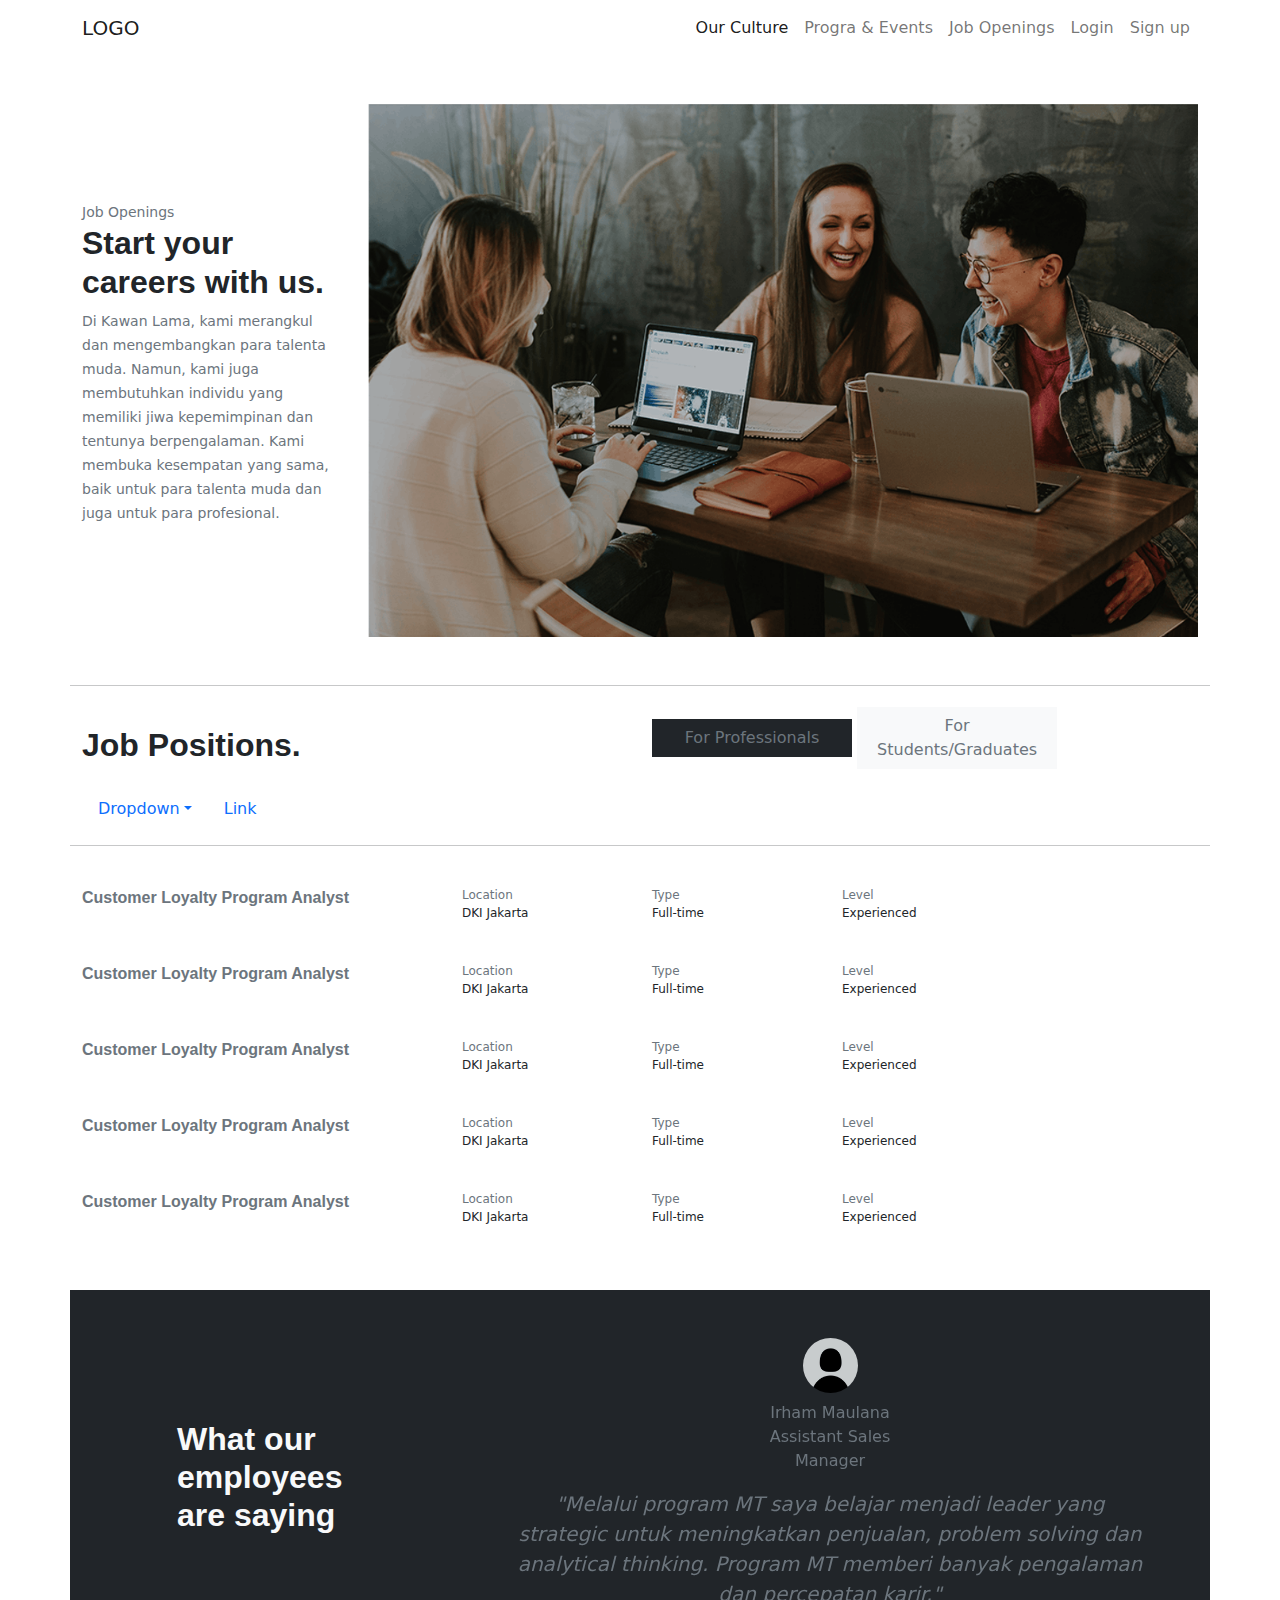
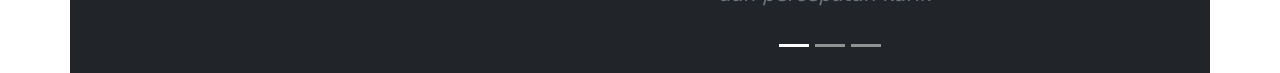
==== job_openings.html @ 12f37126 "3 page" ====
<!doctype html>
<html lang="en">

<head>
    <!-- Required meta tags -->
    <meta charset="utf-8">
    <meta name="viewport" content="width=device-width, initial-scale=1">

    <!-- Bootstrap CSS -->
    <link rel="stylesheet" href="css/bootstrap.css">
    <link rel="stylesheet" href="custome.css">
    <!-- font awesome -->
    <link rel="stylesheet" href="https://cdnjs.cloudflare.com/ajax/libs/font-awesome/6.0.0-beta2/css/all.min.css"
        integrity="sha512-YWzhKL2whUzgiheMoBFwW8CKV4qpHQAEuvilg9FAn5VJUDwKZZxkJNuGM4XkWuk94WCrrwslk8yWNGmY1EduTA=="
        crossorigin="anonymous" referrerpolicy="no-referrer" />

    <title>Hello, world!</title>
</head>

<body>
    <!-- navbar -->
    <nav class="navbar navbar-expand-lg navbar-light bg-transparent rounded" aria-label="Twelfth navbar example">
        <div class="container">
            <a class="navbar-brand" href="#">LOGO</a>
            <button class="navbar-toggler" type="button" data-bs-toggle="collapse" data-bs-target="#navbarsExample10"
                aria-controls="navbarsExample10" aria-expanded="false" aria-label="Toggle navigation">
                <span class="navbar-toggler-icon"></span>
            </button>
            <!-- navbar item -->
            <div class="collapse navbar-collapse justify-content-md-end" id="navbarsExample10">
                <ul class="navbar-nav">
                    <!-- loop data link page -->
                    <li class="nav-item">
                        <a class="nav-link active" aria-current="page" href="#">Our Culture</a>
                    </li>
                    <li class="nav-item">
                        <a class="nav-link" href="#">Progra & Events</a>
                    </li>
                    <li class="nav-item">
                        <a class="nav-link" href="#">Job Openings</a>
                    </li>
                    <li class="nav-item">
                        <a class="nav-link" href="#">Login</a>
                    </li>
                    <li class="nav-item">
                        <a class="nav-link" href="#">Sign up</a>
                    </li>
                    <!-- end loop data link page -->
                </ul>
            </div>
        </div>
    </nav>

    <!-- content -->
    <div class="container">
        <!-- header -->
        <div class="row mt-5">
            <div class="col-md-3 my-auto">
                <p class="mb-0"><small class="text-muted">Job Openings</small></p>
                <h2 class="font-heading">Start your careers with us.</h2>
                <p><small class="text-muted">Di Kawan Lama, kami merangkul dan mengembangkan para talenta muda. Namun, kami juga membutuhkan individu yang memiliki
                jiwa kepemimpinan dan tentunya berpengalaman. Kami membuka kesempatan yang sama, baik untuk para talenta muda dan juga
                untuk para profesional.</small></p>
            </div>
            <div class="col-md-9">
                <img src="img/header/header-1.png" class="img-fluid" alt="...">
            </div>
        </div>
        <!-- end header -->
        <!-- content 1 -->
        <div class="row mt-5">
            <hr class="col-12">
            <div class="col-md-6">
                <h2 class="font-heading pt-4">Job Positions.</h2>
            </div>
            <div class="col-md-6 my-auto">
                <button style="width: 200px;" class="btn btn-dark btn-block rounded-0 text-muted" type="button">For Professionals</button>
                <button style="width: 200px;" class="btn btn-light btn-block rounded-0 text-muted" type="button">For Students/Graduates</button>
            </div>
        </div>
        <!-- end content 1 -->
        <!-- content 2 -->
        <div class="row mt-3">
            <div class="col-md-12">
                <ul class="nav nav-pills border-dark">
                    <li class="nav-item dropdown">
                        <a class="nav-link dropdown-toggle" data-bs-toggle="dropdown" href="#" role="button"
                            aria-expanded="false">Dropdown</a>
                        <ul class="dropdown-menu w-100" style="width: 800px;">
                            <li><a class="dropdown-item" href="#">Action</a></li>
                            <li><a class="dropdown-item" href="#">Another action</a></li>
                            <li><a class="dropdown-item" href="#">Something else here</a></li>
                            <li>
                                <hr class="dropdown-divider">
                            </li>
                            <li><a class="dropdown-item" href="#">Separated link</a></li>
                        </ul>
                    </li>
                    <li class="nav-item">
                        <a class="nav-link" href="#">Link</a>
                    </li>
                </ul>
            </div>
        </div>
        <!-- end content 2 -->
        <!-- content 3 -->
        <div class="row mt-3">
            <hr class="col-12">
            <div class="col-md-12">
                <div class="row">
                    <div class="col-4 pt-4">
                        <p class="font-heading text-muted">
                            Customer Loyalty Program Analyst
                        </p>
                    </div>
                    <div class="col-2 pt-4">
                        <p class="font-12 text-muted mb-0">Location</p>
                        <p class="font-12">DKI Jakarta</p>
                    </div>
                    <div class="col-2 pt-4">
                        <p class="font-12 text-muted mb-0">Type</p>
                        <p class="font-12">Full-time</p>
                    </div>
                    <div class="col-2 pt-4">
                        <p class="font-12 text-muted mb-0">Level</p>
                        <p class="font-12">Experienced</p>
                    </div>
                    <div class="col-2 pt-4">
                        <p class="text-center">
                            <!-- Button trigger modal -->
                            <a href="#" class="btn btn-transparent" data-bs-toggle="modal" data-bs-target="#exampleModal"><i
                                    class="fas fa-plus fa-2x text-muted"></i></a>
                        </p>
                    </div>
                </div>
                <div class="row">
                    <div class="col-4 pt-4">
                        <p class="font-heading text-muted">
                            Customer Loyalty Program Analyst
                        </p>
                    </div>
                    <div class="col-2 pt-4">
                        <p class="font-12 text-muted mb-0">Location</p>
                        <p class="font-12">DKI Jakarta</p>
                    </div>
                    <div class="col-2 pt-4">
                        <p class="font-12 text-muted mb-0">Type</p>
                        <p class="font-12">Full-time</p>
                    </div>
                    <div class="col-2 pt-4">
                        <p class="font-12 text-muted mb-0">Level</p>
                        <p class="font-12">Experienced</p>
                    </div>
                    <div class="col-2 pt-4">
                        <p class="text-center">
                            <!-- Button trigger modal -->
                            <a href="#" class="btn btn-transparent" data-bs-toggle="modal" data-bs-target="#exampleModal"><i
                                    class="fas fa-plus fa-2x text-muted"></i></a>
                        </p>
                    </div>
                </div>
                <div class="row">
                    <div class="col-4 pt-4">
                        <p class="font-heading text-muted">
                            Customer Loyalty Program Analyst
                        </p>
                    </div>
                    <div class="col-2 pt-4">
                        <p class="font-12 text-muted mb-0">Location</p>
                        <p class="font-12">DKI Jakarta</p>
                    </div>
                    <div class="col-2 pt-4">
                        <p class="font-12 text-muted mb-0">Type</p>
                        <p class="font-12">Full-time</p>
                    </div>
                    <div class="col-2 pt-4">
                        <p class="font-12 text-muted mb-0">Level</p>
                        <p class="font-12">Experienced</p>
                    </div>
                    <div class="col-2 pt-4">
                        <p class="text-center">
                            <!-- Button trigger modal -->
                            <a href="#" class="btn btn-transparent" data-bs-toggle="modal" data-bs-target="#exampleModal"><i
                                    class="fas fa-plus fa-2x text-muted"></i></a>
                        </p>
                    </div>
                </div>
                <div class="row">
                    <div class="col-4 pt-4">
                        <p class="font-heading text-muted">
                            Customer Loyalty Program Analyst
                        </p>
                    </div>
                    <div class="col-2 pt-4">
                        <p class="font-12 text-muted mb-0">Location</p>
                        <p class="font-12">DKI Jakarta</p>
                    </div>
                    <div class="col-2 pt-4">
                        <p class="font-12 text-muted mb-0">Type</p>
                        <p class="font-12">Full-time</p>
                    </div>
                    <div class="col-2 pt-4">
                        <p class="font-12 text-muted mb-0">Level</p>
                        <p class="font-12">Experienced</p>
                    </div>
                    <div class="col-2 pt-4">
                        <p class="text-center">
                            <!-- Button trigger modal -->
                            <a href="#" class="btn btn-transparent" data-bs-toggle="modal" data-bs-target="#exampleModal"><i
                                    class="fas fa-plus fa-2x text-muted"></i></a>
                        </p>
                    </div>
                </div>
                <div class="row">
                    <div class="col-4 pt-4">
                        <p class="font-heading text-muted">
                            Customer Loyalty Program Analyst
                        </p>
                    </div>
                    <div class="col-2 pt-4">
                        <p class="font-12 text-muted mb-0">Location</p>
                        <p class="font-12">DKI Jakarta</p>
                    </div>
                    <div class="col-2 pt-4">
                        <p class="font-12 text-muted mb-0">Type</p>
                        <p class="font-12">Full-time</p>
                    </div>
                    <div class="col-2 pt-4">
                        <p class="font-12 text-muted mb-0">Level</p>
                        <p class="font-12">Experienced</p>
                    </div>
                    <div class="col-2 pt-4">
                        <p class="text-center">
                            <!-- Button trigger modal -->
                            <a href="#" class="btn btn-transparent" data-bs-toggle="modal" data-bs-target="#exampleModal"><i
                                    class="fas fa-plus fa-2x text-muted"></i></a>
                        </p>
                    </div>
                </div>
            </div>
        </div>
        <!-- endd content 3 -->
        <!-- footer -->
        <div class="row mt-5 bg-dark">
            <div class="col-md-2 my-auto mx-auto">
                <h2 class="font-heading text-light">What our employees are saying</h2>
            </div>
            <div class="col-md-8 text-muted">
                <div id="carouselExampleIndicators" class="carousel slide p-5" data-bs-ride="carousel">
                    <div class="carousel-indicators">
                        <button type="button" data-bs-target="#carouselExampleIndicators" data-bs-slide-to="0"
                            class="active" aria-current="true" aria-label="Slide 1"></button>
                        <button type="button" data-bs-target="#carouselExampleIndicators" data-bs-slide-to="1"
                            aria-label="Slide 2"></button>
                        <button type="button" data-bs-target="#carouselExampleIndicators" data-bs-slide-to="2"
                            aria-label="Slide 3"></button>
                    </div>
                    <div class="carousel-inner">
                        <div class="carousel-item active">
                            <div class="text-center">
                                <img src="img/profile/default.jpg" width="55px" height="55px" alt="100x100"
                                    class="rounded-circle" alt="...">
                                <p class="mb-0 mt-2">Irham Maulana</p>
                                <p class="mb-0">Assistant Sales</p>
                                <p class="fs-6">Manager</p>
                                <blockquote class="blockquote">
                                    <p class="fst-italic">"Melalui program MT saya belajar menjadi leader yang strategic
                                        untuk meningkatkan penjualan, problem solving dan analytical thinking. Program
                                        MT memberi banyak pengalaman dan percepatan karir."</p>
                                </blockquote>
                            </div>
                        </div>
                        <div class="carousel-item">
                            <div class="text-center">
                                <img src="img/profile/default.jpg" width="55px" height="55px" alt="100x100"
                                    class="rounded-circle" alt="...">
                                <p class="mb-0 mt-2">Irham Maulana</p>
                                <p class="mb-0">Assistant Sales</p>
                                <p class="fs-6">Manager</p>
                                <blockquote class="blockquote">
                                    <p class="fst-italic">"Melalui program MT saya belajar menjadi leader yang strategic
                                        untuk meningkatkan
                                        penjualan, problem solving dan analytical thinking. Program MT memberi banyak
                                        pengalaman dan percepatan
                                        karir."</p>
                                </blockquote>
                            </div>
                        </div>
                        <div class="carousel-item">
                            <div class="text-center">
                                <img src="img/profile/default.jpg" width="55px" height="55px" alt="100x100"
                                    class="rounded-circle" alt="...">
                                <p class="mb-0 mt-2">Irham Maulana</p>
                                <p class="mb-0">Assistant Sales</p>
                                <p class="fs-6">Manager</p>
                                <blockquote class="blockquote">
                                    <p class="fst-italic">"Melalui program MT saya belajar menjadi leader yang strategic
                                        untuk meningkatkan
                                        penjualan, problem solving dan analytical thinking. Program MT memberi banyak
                                        pengalaman dan percepatan
                                        karir."</p>
                                </blockquote>
                            </div>
                        </div>
                    </div>
                </div>
            </div>
        </div>
        
    </div>

    
    
    <!-- Modal -->
    <div class="modal fade" id="exampleModal" tabindex="-1" aria-labelledby="exampleModalLabel" aria-hidden="true">
        <div class="modal-dialog modal-xl">
            <div class="modal-content">
                <!-- <div class="modal-header">
                    <h5 class="modal-title" id="exampleModalLabel">Modal title</h5>
                    <button type="button" class="btn-close" data-bs-dismiss="modal" aria-label="Close"></button>
                </div>
                <div class="modal-body">
                    ...
                </div> -->
                <div class="container">
                    <div class="row p-5">
                        <div class="col-4 border-end">
                            <div class="row">
                                <div class="col-12">
                                    <h3 class="font-heading text-muted">
                                        Customer Loyalty Program Analyst
                                    <h3/>
                                </div>
                            </div>
                            <div class="row mt-5">
                                <div class="col-12 border-top">
                                    <p class="font-12 text-muted mb-0 mt-3">Location</p>
                                    <p class="font-12">DKI Jakarta</p>
                                </div>
                            </div>
                            <div class="row">
                                <div class="col-12 border-top">
                                    <p class="font-12 text-muted mb-0 mt-3">Type</p>
                                    <p class="font-12">Full-time</p>
                                </div>
                            </div>
                            <div class="row">
                                <div class="col-12 border-top">
                                    <p class="font-12 text-muted mb-0 mt-3">Level</p>
                                    <p class="font-12">Experienced</p>
                                </div>
                            </div>
                        </div>
                        <div class="col-8 p-5">
                            <div class="row">
                                <div class="col-12">
                                    <p>Description</p>
                                    <p>Lorem ipsum dolor sit amet, consectetuer adipiscing elit. Aenean commodo ligula eget dolor. Aenean siste massa. Cum
                                    sociis natoque penatibus et magnis dis parturient montes, nascetur ridiculus mus.</p>
                                    <p>What You Will Do</p>
                                    <ul class="list-unstyled">
                                        
                                        <li>
                                            <ul>
                                                <li>Lorem ipsum dolor sit amet, consectetuer adipiscing elit.</li>
                                                <li>Aenean commodo ligula eget dolor.</li>
                                                <li>Aenean siste massa.</li>
                                                <li>Cum sociis natoque penatibus et magnis dis parturient montes, nascetur ridiculus mus.</li>
                                            </ul>
                                        </li>
                                    </ul>
                                </div>
                            </div>
                        </div>
                    </div>
                </div>
                <div class="modal-footer border-0 float-center">
                    <!-- <button type="button" class="btn btn-secondary" data-bs-dismiss="modal">Close</button> -->
                    <div class="text-center">
                        <button type="button" class="btn btn-dark btn-block rounded-0">I'd like to apply for this position</button>
                    </div>
                </div>
            </div>
        </div>
    </div>

    <!-- end content -->

    <!-- Bootstrap Bundle with Popper -->
    <script src="https://cdn.jsdelivr.net/npm/bootstrap@5.0.2/dist/js/bootstrap.bundle.min.js"
        integrity="sha384-MrcW6ZMFYlzcLA8Nl+NtUVF0sA7MsXsP1UyJoMp4YLEuNSfAP+JcXn/tWtIaxVXM"
        crossorigin="anonymous"></script>
</body>

</html>
---- custome.css ----
.font-heading {
  font-family: "Helvetica Neue", Helvetica, Arial, sans-serif;
  font-stretch: condensed;
  font-weight: 900;
}

.bg-register {
  background-color: #fff3cd;
}
.bg-event-light {
  background-color: rgba(243, 243, 243, 1);
}
.bg-event-dark {
  background-color: rgba(215, 215, 215, 1);
}

.h-386 {
  height: 386px;
}

.font-12 {
  font-size: 12px;
}
.font-14 {
  font-size: 14px;
}
.font-18 {
  font-size: 18px;
}
.font-24 {
  font-size: 24px;
}
.font-32 {
  font-size: 32px;
}
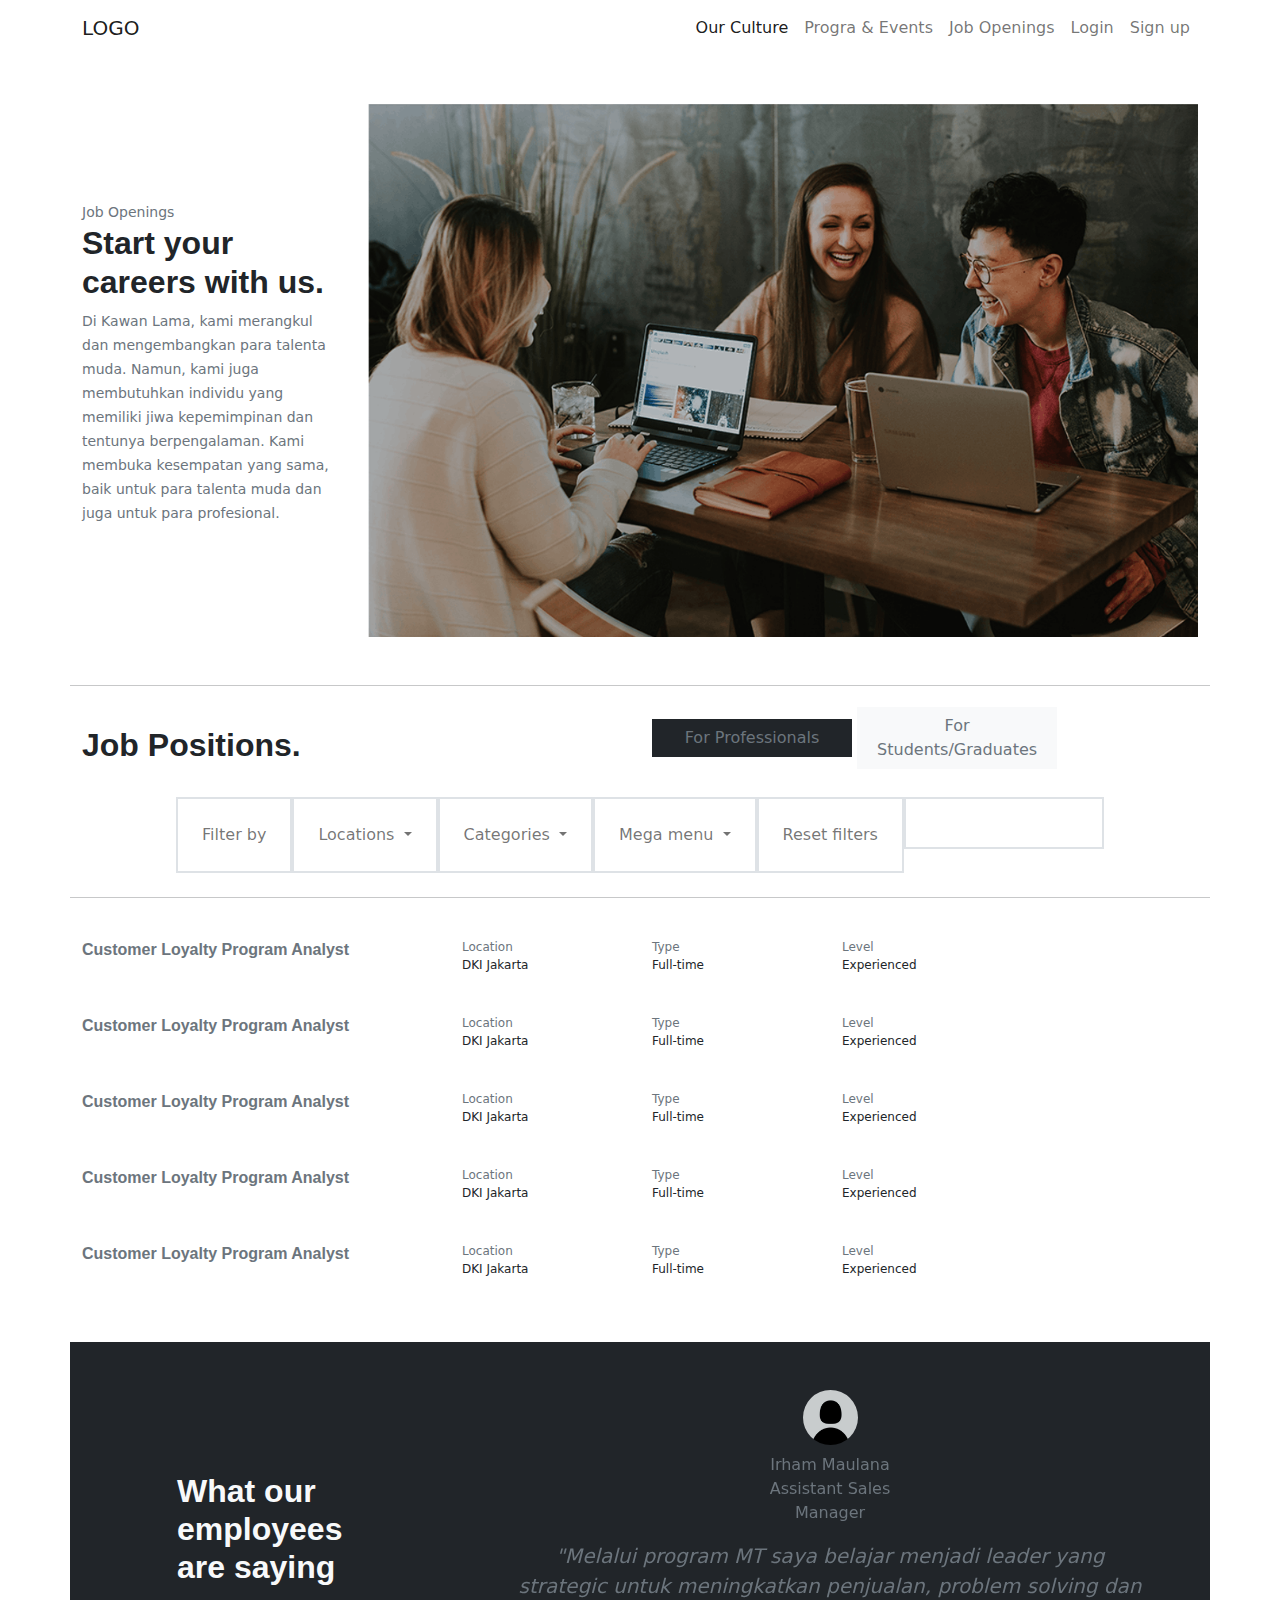
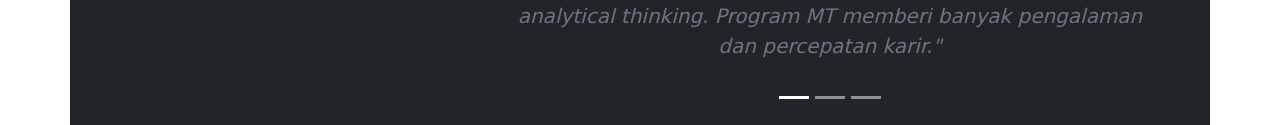
==== commit c22509e4: "done 3" ====
--- a/job_openings.html
+++ b/job_openings.html
@@ -80,27 +80,356 @@
         </div>
         <!-- end content 1 -->
         <!-- content 2 -->
-        <div class="row mt-3">
-            <div class="col-md-12">
-                <ul class="nav nav-pills border-dark">
-                    <li class="nav-item dropdown">
-                        <a class="nav-link dropdown-toggle" data-bs-toggle="dropdown" href="#" role="button"
-                            aria-expanded="false">Dropdown</a>
-                        <ul class="dropdown-menu w-100" style="width: 800px;">
-                            <li><a class="dropdown-item" href="#">Action</a></li>
-                            <li><a class="dropdown-item" href="#">Another action</a></li>
-                            <li><a class="dropdown-item" href="#">Something else here</a></li>
-                            <li>
-                                <hr class="dropdown-divider">
+        <div class="row mt-3 my-auto mx-auto">           
+            <nav class="navbar navbar-expand-lg navbar-light">
+                <!-- Container wrapper -->
+                
+                    <!-- Toggle button -->
+                    <button class="navbar-toggler px-0" type="button" data-mdb-toggle="collapse" data-mdb-target="#navbarExample1"
+                        aria-controls="navbarExample1" aria-expanded="false" aria-label="Toggle navigation">
+                        <i class="fas fa-bars"></i>
+                    </button>
+                    
+                    <!-- Collapsible wrapper -->
+                    <div class="collapse navbar-collapse" id="navbarExample1">
+                        <!-- Left links -->
+                        <ul class="navbar-nav my-auto mx-auto me-auto ps-lg-0" style="padding-left: 0.15rem">
+                            <!-- Navbar dropdown -->
+                            <li class="nav-item position-static">
+                                <button class="btn btn-light nav-link rounded-0 p-4 border border-2 bg-transparent" type="button">
+                                    Filter by
+                                </button>
+                                <!-- Dropdown menu -->
                             </li>
-                            <li><a class="dropdown-item" href="#">Separated link</a></li>
+                            <li class="nav-item dropdown position-static">
+                                <button class="btn btn-light nav-link dropdown-toggle rounded-0 p-4 bg-transparent border border-2" type="button" id="navbarDropdown" data-bs-toggle="dropdown"
+                                    aria-expanded="false">
+                                    Locations
+                                </button>
+                                <!-- Dropdown menu -->
+                                <div class="dropdown-menu w-100 mt-0 p-5" aria-labelledby="navbarDropdown" style="
+                                                            border-top-left-radius: 0;
+                                                            border-top-right-radius: 0;
+                                                          ">
+                                    <div class="container">
+                                        <div class="row">
+                                            Order -> Alphabetical Popular
+                                        </div>
+                                        <div class="row align-items-start mt-4">
+                                            <div class="col-1 p-2">
+                                                <a class="btn btn-secondary btn-sm rounded-0">
+                                                    Marketing (80)
+                                                </a>
+                                            </div>
+                                            <div class="col-1 p-2">
+                                                <a class="btn btn-secondary btn-sm rounded-0">
+                                                    Marketing (80)
+                                                </a>
+                                            </div>
+                                            <div class="col-1 p-2">
+                                                <a class="btn btn-secondary btn-sm rounded-0">
+                                                    Marketing (80)
+                                                </a>
+                                            </div>
+                                            <div class="col-1 p-2">
+                                                <a class="btn btn-secondary btn-sm rounded-0">
+                                                    Marketing (80)
+                                                </a>
+                                            </div>
+                                            <div class="col-1 p-2">
+                                                <a class="btn btn-secondary btn-sm rounded-0">
+                                                    Marketing (80)
+                                                </a>
+                                            </div>
+                                            <div class="col-1 p-2">
+                                                <a class="btn btn-secondary btn-sm rounded-0">
+                                                    Marketing (80)
+                                                </a>
+                                            </div>
+                                            <div class="col-1 p-2">
+                                                <a class="btn btn-secondary btn-sm rounded-0">
+                                                    Marketing (80)
+                                                </a>
+                                            </div>
+                                            <div class="col-1 p-2">
+                                                <a class="btn btn-secondary btn-sm rounded-0">
+                                                    Marketing (80)
+                                                </a>
+                                            </div>
+                                            <div class="col-1 p-2">
+                                                <a class="btn btn-secondary btn-sm rounded-0">
+                                                    Marketing (80)
+                                                </a>
+                                            </div>
+                                            <div class="col-1 p-2">
+                                                <a class="btn btn-secondary btn-sm rounded-0">
+                                                    Marketing (80)
+                                                </a>
+                                            </div>
+                                            <div class="col-1 p-2">
+                                                <a class="btn btn-secondary btn-sm rounded-0">
+                                                    Marketing (80)
+                                                </a>
+                                            </div>
+                                            <div class="col-1 p-2">
+                                                <a class="btn btn-secondary btn-sm rounded-0">
+                                                    Marketing (80)
+                                                </a>
+                                            </div>
+                                            <div class="col-1 p-2">
+                                                <a class="btn btn-secondary btn-sm rounded-0">
+                                                    Marketing (80)
+                                                </a>
+                                            </div>
+                                            <div class="col-1 p-2">
+                                                <a class="btn btn-secondary btn-sm rounded-0">
+                                                    Marketing (80)
+                                                </a>
+                                            </div>
+                                            <div class="col-1 p-2">
+                                                <a class="btn btn-secondary btn-sm rounded-0">
+                                                    Marketing (80)
+                                                </a>
+                                            </div>
+                                        </div>
+                                    </div>
+                                </div>
+                            </li>
+                            <li class="nav-item dropdown position-static">
+                                <button class="btn btn-light nav-link dropdown-toggle rounded-0 p-4 bg-transparent border border-2" type="button" id="navbarDropdown1" data-bs-toggle="dropdown"
+                                    aria-expanded="false">
+                                    Categories
+                                </button>
+                                <!-- Dropdown menu -->
+                                <div class="dropdown-menu w-100 mt-0 p-5" aria-labelledby="navbarDropdown1" style="
+                                                            border-top-left-radius: 0;
+                                                            border-top-right-radius: 0;
+                                                          ">
+                                    <div class="container">
+                                        <div class="row">
+                                            Order -> Alphabetical Popular
+                                        </div>
+                                        <div class="row align-items-start mt-4">
+                                            <div class="col-1 p-2">
+                                                <a class="btn btn-secondary btn-sm rounded-0">
+                                                    Marketing (80)
+                                                </a>
+                                            </div>
+                                            <div class="col-1 p-2">
+                                                <a class="btn btn-secondary btn-sm rounded-0">
+                                                    Marketing (80)
+                                                </a>
+                                            </div>
+                                            <div class="col-1 p-2">
+                                                <a class="btn btn-secondary btn-sm rounded-0">
+                                                    Marketing (80)
+                                                </a>
+                                            </div>
+                                            <div class="col-1 p-2">
+                                                <a class="btn btn-secondary btn-sm rounded-0">
+                                                    Marketing (80)
+                                                </a>
+                                            </div>
+                                            <div class="col-1 p-2">
+                                                <a class="btn btn-secondary btn-sm rounded-0">
+                                                    Marketing (80)
+                                                </a>
+                                            </div>
+                                            <div class="col-1 p-2">
+                                                <a class="btn btn-secondary btn-sm rounded-0">
+                                                    Marketing (80)
+                                                </a>
+                                            </div>
+                                            <div class="col-1 p-2">
+                                                <a class="btn btn-secondary btn-sm rounded-0">
+                                                    Marketing (80)
+                                                </a>
+                                            </div>
+                                            <div class="col-1 p-2">
+                                                <a class="btn btn-secondary btn-sm rounded-0">
+                                                    Marketing (80)
+                                                </a>
+                                            </div>
+                                            <div class="col-1 p-2">
+                                                <a class="btn btn-secondary btn-sm rounded-0">
+                                                    Marketing (80)
+                                                </a>
+                                            </div>
+                                            <div class="col-1 p-2">
+                                                <a class="btn btn-secondary btn-sm rounded-0">
+                                                    Marketing (80)
+                                                </a>
+                                            </div>
+                                            <div class="col-1 p-2">
+                                                <a class="btn btn-secondary btn-sm rounded-0">
+                                                    Marketing (80)
+                                                </a>
+                                            </div>
+                                            <div class="col-1 p-2">
+                                                <a class="btn btn-secondary btn-sm rounded-0">
+                                                    Marketing (80)
+                                                </a>
+                                            </div>
+                                            <div class="col-1 p-2">
+                                                <a class="btn btn-secondary btn-sm rounded-0">
+                                                    Marketing (80)
+                                                </a>
+                                            </div>
+                                            <div class="col-1 p-2">
+                                                <a class="btn btn-secondary btn-sm rounded-0">
+                                                    Marketing (80)
+                                                </a>
+                                            </div>
+                                            <div class="col-1 p-2">
+                                                <a class="btn btn-secondary btn-sm rounded-0">
+                                                    Marketing (80)
+                                                </a>
+                                            </div>
+                                        </div>
+                                    </div>
+                                </div>
+                            </li>
+                            <li class="nav-item dropdown position-static">
+                                <button class="btn btn-light nav-link dropdown-toggle rounded-0 p-4 bg-transparent border border-2" type="button" id="navbarDropdown2" data-bs-toggle="dropdown"
+                                    aria-expanded="false">
+                                    Mega menu
+                                </button>
+                                <!-- Dropdown menu -->
+                                <div class="dropdown-menu w-100 mt-0 p-5" aria-labelledby="navbarDropdown2" style="
+                                                            border-top-left-radius: 0;
+                                                            border-top-right-radius: 0;
+                                                          ">
+                                    <div class="container">
+                                        <div class="row">
+                                            Order -> Alphabetical Popular
+                                        </div>
+                                        <div class="row align-items-start mt-4">
+                                            <div class="col-1 p-2">
+                                                <a class="btn btn-secondary btn-sm rounded-0">
+                                                    Marketing (80)
+                                                </a>
+                                            </div>
+                                            <div class="col-1 p-2">
+                                                <a class="btn btn-secondary btn-sm rounded-0">
+                                                    Marketing (80)
+                                                </a>
+                                            </div>
+                                            <div class="col-1 p-2">
+                                                <a class="btn btn-secondary btn-sm rounded-0">
+                                                    Marketing (80)
+                                                </a>
+                                            </div>
+                                            <div class="col-1 p-2">
+                                                <a class="btn btn-secondary btn-sm rounded-0">
+                                                    Marketing (80)
+                                                </a>
+                                            </div>
+                                            <div class="col-1 p-2">
+                                                <a class="btn btn-secondary btn-sm rounded-0">
+                                                    Marketing (80)
+                                                </a>
+                                            </div>
+                                            <div class="col-1 p-2">
+                                                <a class="btn btn-secondary btn-sm rounded-0">
+                                                    Marketing (80)
+                                                </a>
+                                            </div>
+                                            <div class="col-1 p-2">
+                                                <a class="btn btn-secondary btn-sm rounded-0">
+                                                    Marketing (80)
+                                                </a>
+                                            </div>
+                                            <div class="col-1 p-2">
+                                                <a class="btn btn-secondary btn-sm rounded-0">
+                                                    Marketing (80)
+                                                </a>
+                                            </div>
+                                            <div class="col-1 p-2">
+                                                <a class="btn btn-secondary btn-sm rounded-0">
+                                                    Marketing (80)
+                                                </a>
+                                            </div>
+                                            <div class="col-1 p-2">
+                                                <a class="btn btn-secondary btn-sm rounded-0">
+                                                    Marketing (80)
+                                                </a>
+                                            </div>
+                                            <div class="col-1 p-2">
+                                                <a class="btn btn-secondary btn-sm rounded-0">
+                                                    Marketing (80)
+                                                </a>
+                                            </div>
+                                            <div class="col-1 p-2">
+                                                <a class="btn btn-secondary btn-sm rounded-0">
+                                                    Marketing (80)
+                                                </a>
+                                            </div>
+                                            <div class="col-1 p-2">
+                                                <a class="btn btn-secondary btn-sm rounded-0">
+                                                    Marketing (80)
+                                                </a>
+                                            </div>
+                                            <div class="col-1 p-2">
+                                                <a class="btn btn-secondary btn-sm rounded-0">
+                                                    Marketing (80)
+                                                </a>
+                                            </div>
+                                            <div class="col-1 p-2">
+                                                <a class="btn btn-secondary btn-sm rounded-0">
+                                                    Marketing (80)
+                                                </a>
+                                            </div>
+                                        </div>
+                                    </div>
+                                </div>
+                            </li>
+                            <li class="nav-item dropdown position-static">
+                                <button class="btn btn-light nav-link rounded-0 p-4 bg-transparent border border-2" type="button">
+                                    
+                                    Reset filters
+                                    <i class="fas fa-redo fa-1x text-muted"></i>
+                                </button>
+                            
+                            </li>
+                            <li class="nav-item dropdown  position-static">
+                                <button style="width:200px;" class="btn btn-light nav-link rounded-0 p-4  bg-transparent border border-2 btn-block" type="input"
+                                    id="navbarDropdown2" data-bs-toggle="dropdown" aria-expanded="false">
+                                    
+                                    <i class="fas fa-search"></i>
+                                </button>
+                                
+                                <!-- Dropdown menu -->
+                                <div class="dropdown-menu bg-dark w-100 mt-0 p-5" aria-labelledby="navbarDropdown2" style="
+                                                                                        border-top-left-radius: 0;
+                                                                                        border-top-right-radius: 0;
+                                                                                      ">
+                                    <div class="container">
+                                        <div class="row">
+                                            <div class="col-12 ">
+                                                <div class="input-group mx-auto my-auto">
+                                                    <div class="input-group-prepend">
+                                                        <span class="input-group-text rounded-0 bg-light p-3" id="basic-addon1">
+                                                            <i class="fas fa-search text-muted"></i></span>
+                                                    </div>
+                                                    <input type="text" class="form-control rounded-0" placeholder="Username" aria-label="Username"
+                                                    aria-describedby="basic-addon1">
+                                                    <div class="input-group-prepend">
+                                                        <button style="height: 50px;"  class="btn btn-light btn-lg btn-block rounded-0 text-muted" type="button">
+                                                            Search</button>
+                                                    </div>
+                                                </div>
+                                            </div>
+                                        </div>
+                                    </div>
+                                </div>
+                            </li>
                         </ul>
-                    </li>
-                    <li class="nav-item">
-                        <a class="nav-link" href="#">Link</a>
-                    </li>
-                </ul>
-            </div>
+                        <!-- Left links -->
+                    </div>
+                    <!-- Collapsible wrapper -->
+                
+                <!-- Container wrapper -->
+            </nav>
         </div>
         <!-- end content 2 -->
         <!-- content 3 -->
@@ -387,9 +716,7 @@
     <!-- end content -->
 
     <!-- Bootstrap Bundle with Popper -->
-    <script src="https://cdn.jsdelivr.net/npm/bootstrap@5.0.2/dist/js/bootstrap.bundle.min.js"
-        integrity="sha384-MrcW6ZMFYlzcLA8Nl+NtUVF0sA7MsXsP1UyJoMp4YLEuNSfAP+JcXn/tWtIaxVXM"
-        crossorigin="anonymous"></script>
+    <script src="/js/bootstrap.bundle.min.js"></script>
 </body>
 
 </html>